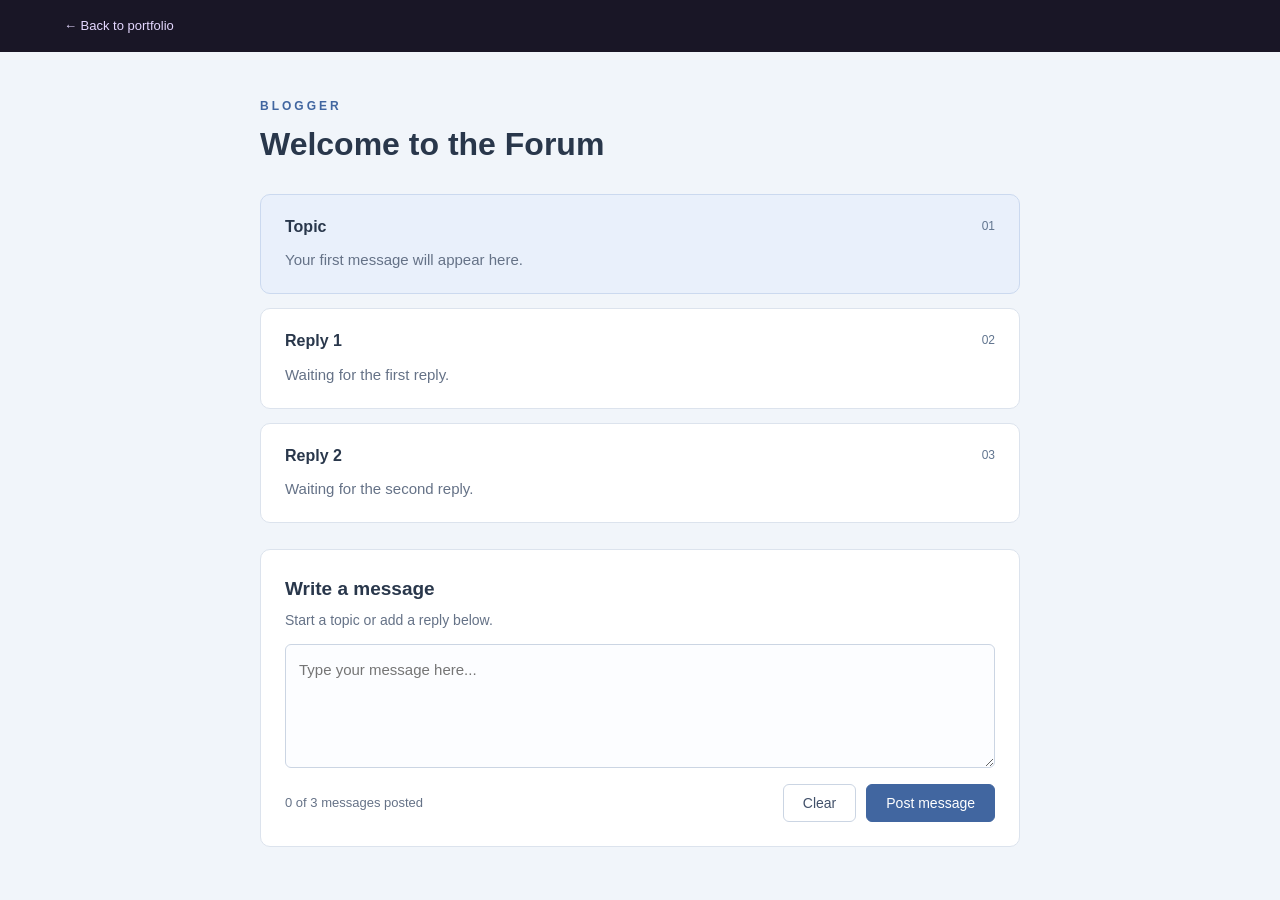
==== assignments/assignment5/index.html @ 8e0ded33 "s" ====
<!DOCTYPE html>
<html lang="en">
<head>
    <meta charset="utf-8">
    <meta name="viewport" content="width=device-width, initial-scale=1">
    <title>Blogger | Discussion Board</title>
    <link rel="stylesheet" href="main.css?v=2">
    <script src="main.js?v=2"></script>
    <link rel="stylesheet" href="../navigation.css">
</head>
<body>
    <nav class="collection-nav" aria-label="Portfolio navigation"><a href="../../index.html#assignments">← Back to portfolio</a></nav>
    <main class="container">
        <header class="page-header">
            <p class="site-name">BLOGGER</p>
            <h1 id="top">Welcome to the Forum</h1>
        </header>

        <section class="discussion" aria-label="Discussion messages">
            <div class="post-card topic-card">
                <h2>Topic <span>01</span></h2>
                <p class="post-text" id="topic">Your first message will appear here.</p>
            </div>
            <div class="post-card">
                <h2>Reply 1 <span>02</span></h2>
                <p class="post-text" id="reply1">Waiting for the first reply.</p>
            </div>
            <div class="post-card">
                <h2>Reply 2 <span>03</span></h2>
                <p class="post-text" id="reply2">Waiting for the second reply.</p>
            </div>
        </section>

        <section class="message-panel">
            <h2>Write a message</h2>
            <label for="message">Start a topic or add a reply below.</label>
            <textarea name="message" id="message" rows="4" placeholder="Type your message here..."></textarea>
            <div class="form-bottom">
                <p id="status" role="status">0 of 3 messages posted</p>
                <div class="buttons">
                    <button type="button" id="clear-button">Clear</button>
                    <button type="button" id="post-button">Post message</button>
                </div>
            </div>
        </section>
    </main>
</body>
</html>
---- assignments/assignment5/main.css ----
* {
    box-sizing: border-box;
}

body {
    margin: 0;
    background-color: #f1f5fa;
    color: #29374b;
    font-family: Arial, Helvetica, sans-serif;
    font-size: 16px;
    line-height: 1.6;
}

.container {
    width: 90%;
    max-width: 760px;
    margin: 45px auto 25px;
}

.page-header {
    margin-bottom: 28px;
}

.site-name {
    margin: 0 0 8px;
    color: #4166a0;
    font-size: 12px;
    font-weight: bold;
    letter-spacing: 3px;
}

h1 {
    margin: 0 0 8px;
    font-size: 32px;
    line-height: 1.3;
}

.page-header > p:last-child {
    margin: 0;
    color: #657287;
    font-size: 15px;
}

.post-card {
    margin-bottom: 14px;
    padding: 19px 24px;
    background-color: #ffffff;
    border: 1px solid #dce3ed;
    border-radius: 10px;
}

.topic-card {
    background-color: #e9f0fb;
    border-color: #cbd9ef;
}

h2 {
    margin: 0 0 9px;
    font-size: 16px;
}

.post-card h2 {
    display: flex;
    justify-content: space-between;
    align-items: center;
}

.post-card h2 span {
    color: #61758f;
    font-size: 12px;
    font-weight: normal;
}

.post-text {
    margin: 0;
    min-height: 26px;
    color: #657287;
    font-size: 15px;
    white-space: pre-wrap;
    overflow-wrap: break-word;
}

.posted {
    color: #29374b;
}

.message-panel {
    margin-top: 26px;
    padding: 24px;
    background-color: #ffffff;
    border: 1px solid #dce3ed;
    border-radius: 10px;
}

.message-panel h2 {
    font-size: 19px;
    margin-bottom: 4px;
}

label {
    display: block;
    margin-bottom: 13px;
    color: #657287;
    font-size: 14px;
}

textarea {
    display: block;
    width: 100%;
    min-height: 115px;
    padding: 13px;
    border: 1px solid #cbd5e3;
    border-radius: 6px;
    background-color: #fcfdff;
    color: #29374b;
    font-family: Arial, Helvetica, sans-serif;
    font-size: 15px;
    line-height: 1.6;
    resize: vertical;
}

textarea:focus, button:focus {
    outline: 2px solid #4166a0;
    outline-offset: 3px;
}

.form-bottom {
    display: flex;
    justify-content: space-between;
    align-items: center;
    flex-wrap: wrap;
    gap: 15px;
    margin-top: 16px;
}

#status {
    margin: 0;
    color: #657287;
    font-size: 13px;
}

.buttons {
    display: flex;
    gap: 10px;
}

button {
    padding: 10px 19px;
    border: 1px solid #cbd5e3;
    border-radius: 6px;
    background-color: #ffffff;
    color: #42516a;
    font-family: Arial, Helvetica, sans-serif;
    font-size: 14px;
    cursor: pointer;
    transition: background-color 0.2s;
}

button:hover {
    background-color: #eef2f7;
}

#post-button {
    background-color: #4166a0;
    border-color: #4166a0;
    color: #ffffff;
}

#post-button:hover {
    background-color: #315080;
}

footer {
    margin-top: 22px;
    color: #657287;
    text-align: center;
    font-size: 12px;
}

@media only screen and (max-width: 500px) {
    .container {
        margin-top: 28px;
    }

    h1 {
        font-size: 26px;
    }

    .post-card, .message-panel {
        padding: 18px;
    }

    .form-bottom {
        flex-direction: column;
        align-items: flex-start;
    }

    .buttons {
        width: 100%;
    }

    button {
        width: 50%;
    }
}
---- assignments/navigation.css ----
.collection-nav { display: block; margin: 0; padding: 12px 5%; text-align: left; background-color: #191626; font-family: Arial, sans-serif; }
.collection-nav a { display: inline-block; color: #e4d7ff; font-size: 13px; text-decoration: none; padding: 3px 0; }
.collection-nav a:hover { color: #ffffff; text-decoration: underline; }
.collection-nav a:focus { outline: 2px solid #c4a5f2; outline-offset: 4px; }
.collection-source { text-align: center; font: 12px Arial, sans-serif; padding: 15px; }
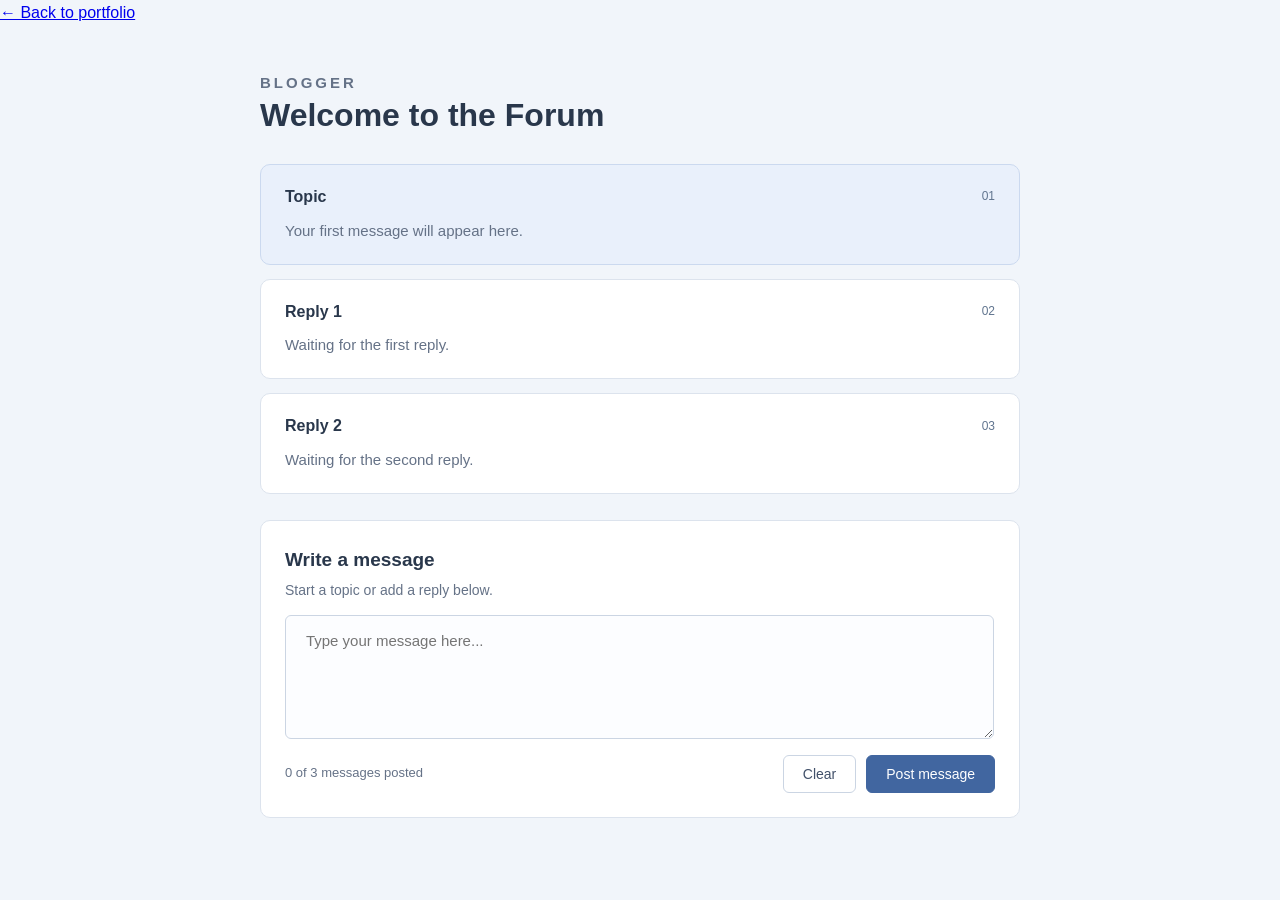
==== commit 6e5fadb6: "s" ====
--- a/assignments/assignment5/index.html
+++ b/assignments/assignment5/index.html
@@ -4,30 +4,30 @@
     <meta charset="utf-8">
     <meta name="viewport" content="width=device-width, initial-scale=1">
     <title>Blogger | Discussion Board</title>
-    <link rel="stylesheet" href="main.css?v=2">
-    <script src="main.js?v=2"></script>
+    <link rel="stylesheet" href="main.css">
+    <script src="main.js"></script>
     <link rel="stylesheet" href="../navigation.css">
 </head>
 <body>
-    <nav class="collection-nav" aria-label="Portfolio navigation"><a href="../../index.html#assignments">← Back to portfolio</a></nav>
+    <div class="collection-nav"><a href="../../index.html#assignments">← Back to portfolio</a></div>
     <main class="container">
         <header class="page-header">
-            <p class="site-name">BLOGGER</p>
+            <p class="body-copy site-name">BLOGGER</p>
             <h1 id="top">Welcome to the Forum</h1>
         </header>
 
-        <section class="discussion" aria-label="Discussion messages">
+        <section class="discussion">
             <div class="post-card topic-card">
                 <h2>Topic <span>01</span></h2>
-                <p class="post-text" id="topic">Your first message will appear here.</p>
+                <p class="body-copy post-text" id="topic">Your first message will appear here.</p>
             </div>
             <div class="post-card">
                 <h2>Reply 1 <span>02</span></h2>
-                <p class="post-text" id="reply1">Waiting for the first reply.</p>
+                <p class="body-copy post-text" id="reply1">Waiting for the first reply.</p>
             </div>
             <div class="post-card">
                 <h2>Reply 2 <span>03</span></h2>
-                <p class="post-text" id="reply2">Waiting for the second reply.</p>
+                <p class="body-copy post-text" id="reply2">Waiting for the second reply.</p>
             </div>
         </section>
 
@@ -36,7 +36,7 @@
             <label for="message">Start a topic or add a reply below.</label>
             <textarea name="message" id="message" rows="4" placeholder="Type your message here..."></textarea>
             <div class="form-bottom">
-                <p id="status" role="status">0 of 3 messages posted</p>
+                <p id="status" role="status" class="body-copy">0 of 3 messages posted</p>
                 <div class="buttons">
                     <button type="button" id="clear-button">Clear</button>
                     <button type="button" id="post-button">Post message</button>
--- a/assignments/assignment5/main.css
+++ b/assignments/assignment5/main.css
@@ -1,6 +1,4 @@
-* {
-    box-sizing: border-box;
-}
+
 
 body {
     margin: 0;
@@ -35,7 +33,7 @@
     line-height: 1.3;
 }
 
-.page-header > p:last-child {
+.page-header > p.body-copy {
     margin: 0;
     color: #657287;
     font-size: 15px;
@@ -106,9 +104,9 @@
 
 textarea {
     display: block;
-    width: 100%;
-    min-height: 115px;
-    padding: 13px;
+    width: 94%;
+    min-height: 87px;
+    padding: 13px 2.8%;
     border: 1px solid #cbd5e3;
     border-radius: 6px;
     background-color: #fcfdff;
@@ -117,11 +115,6 @@
     font-size: 15px;
     line-height: 1.6;
     resize: vertical;
-}
-
-textarea:focus, button:focus {
-    outline: 2px solid #4166a0;
-    outline-offset: 3px;
 }
 
 .form-bottom {
@@ -203,3 +196,5 @@
         width: 50%;
     }
 }
+
+textarea:focus, button:focus { border-color: #4166a0; }
--- a/assignments/navigation.css
+++ b/assignments/navigation.css
@@ -1,5 +1,6 @@
-.collection-nav { display: block; margin: 0; padding: 12px 5%; text-align: left; background-color: #191626; font-family: Arial, sans-serif; }
-.collection-nav a { display: inline-block; color: #e4d7ff; font-size: 13px; text-decoration: none; padding: 3px 0; }
-.collection-nav a:hover { color: #ffffff; text-decoration: underline; }
-.collection-nav a:focus { outline: 2px solid #c4a5f2; outline-offset: 4px; }
+.collection-.navigation { display: block; margin: 0; padding: 12px 5%; text-align: left; background-color: #191626; font-family: Arial, sans-serif; }
+.collection-.navigation a { display: inline-block; color: #e4d7ff; font-size: 13px; text-decoration: none; padding: 3px 0; }
+.collection-.navigation a:hover { color: #ffffff; text-decoration: underline; }
 .collection-source { text-align: center; font: 12px Arial, sans-serif; padding: 15px; }
+
+.collection-nav a:focus { box-shadow: 0 0 0 2px #c4a5f2; }
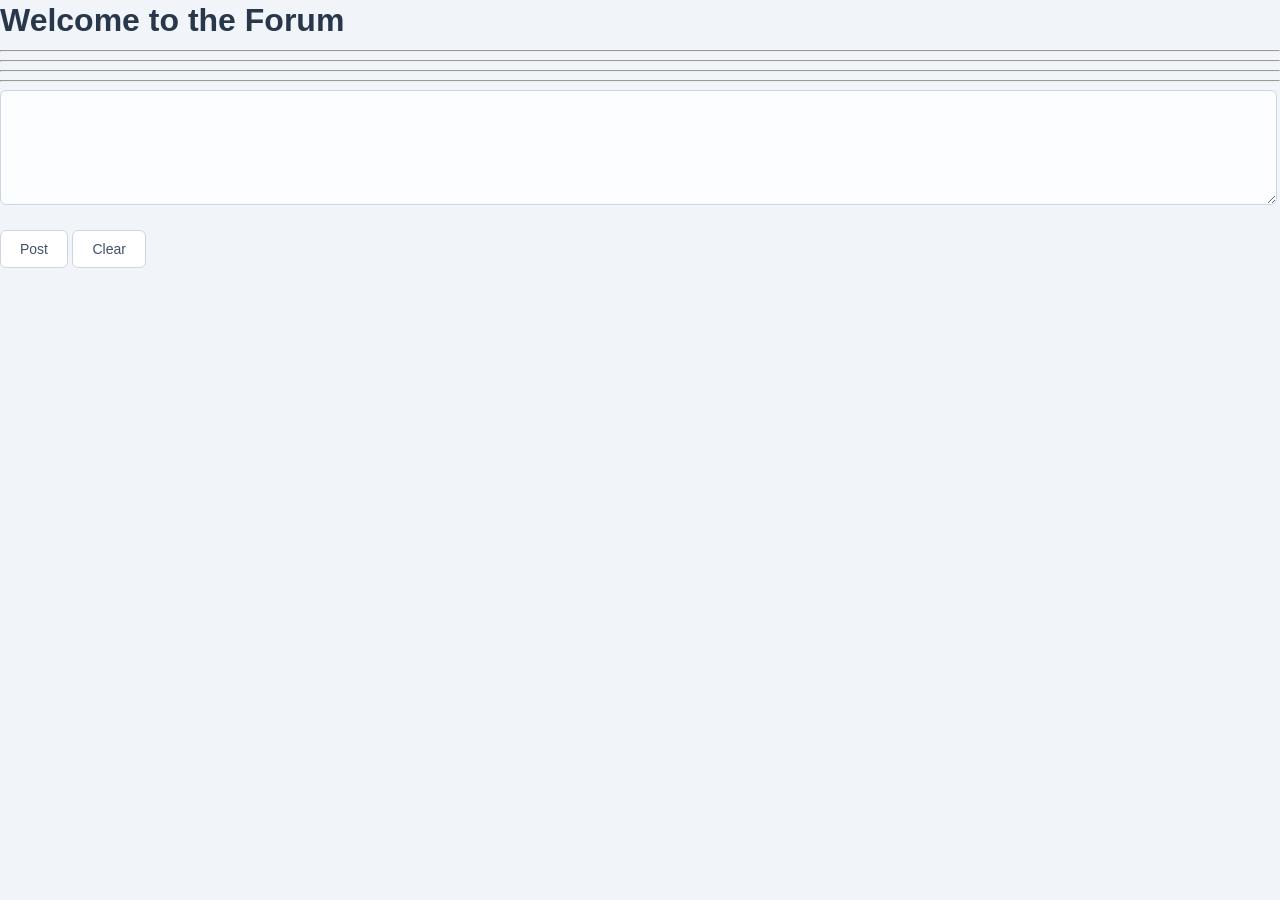
==== commit bda0f34a: "s" ====
--- a/assignments/assignment5/index.html
+++ b/assignments/assignment5/index.html
@@ -1,48 +1,26 @@
 <!DOCTYPE html>
-<html lang="en">
+<html>
 <head>
-    <meta charset="utf-8">
-    <meta name="viewport" content="width=device-width, initial-scale=1">
-    <title>Blogger | Discussion Board</title>
-    <link rel="stylesheet" href="main.css">
-    <script src="main.js"></script>
-    <link rel="stylesheet" href="../navigation.css">
+	<meta charset='utf-8'>
+	<meta http-equiv='X-UA-Compatible' content='IE=edge'>
+	<title>Blogger</title>
+	<meta name='viewport' content='width=device-width, initial-scale=1'>
+	<link rel='stylesheet' type='text/css' media='screen' href='main.css'>
+	<script src='main.js'></script>
 </head>
 <body>
-    <div class="collection-nav"><a href="../../index.html#assignments">← Back to portfolio</a></div>
-    <main class="container">
-        <header class="page-header">
-            <p class="body-copy site-name">BLOGGER</p>
-            <h1 id="top">Welcome to the Forum</h1>
-        </header>
-
-        <section class="discussion">
-            <div class="post-card topic-card">
-                <h2>Topic <span>01</span></h2>
-                <p class="body-copy post-text" id="topic">Your first message will appear here.</p>
-            </div>
-            <div class="post-card">
-                <h2>Reply 1 <span>02</span></h2>
-                <p class="body-copy post-text" id="reply1">Waiting for the first reply.</p>
-            </div>
-            <div class="post-card">
-                <h2>Reply 2 <span>03</span></h2>
-                <p class="body-copy post-text" id="reply2">Waiting for the second reply.</p>
-            </div>
-        </section>
-
-        <section class="message-panel">
-            <h2>Write a message</h2>
-            <label for="message">Start a topic or add a reply below.</label>
-            <textarea name="message" id="message" rows="4" placeholder="Type your message here..."></textarea>
-            <div class="form-bottom">
-                <p id="status" role="status" class="body-copy">0 of 3 messages posted</p>
-                <div class="buttons">
-                    <button type="button" id="clear-button">Clear</button>
-                    <button type="button" id="post-button">Post message</button>
-                </div>
-            </div>
-        </section>
-    </main>
+	<h1 id="top"></h1>
+	<hr>
+	<div id="topic"></div>
+	<hr>
+	<div id="reply1"></div>
+	<hr>
+	<div id="reply2"></div>
+	<hr>
+	<textarea name="message" id="message"></textarea> 
+	<br/>
+	<button type="button" onclick="postFunction()">Post</button> 
+	<button type="button" onclick="clearFunction()">Clear</button>
+	
 </body>
-</html>
+</html>
